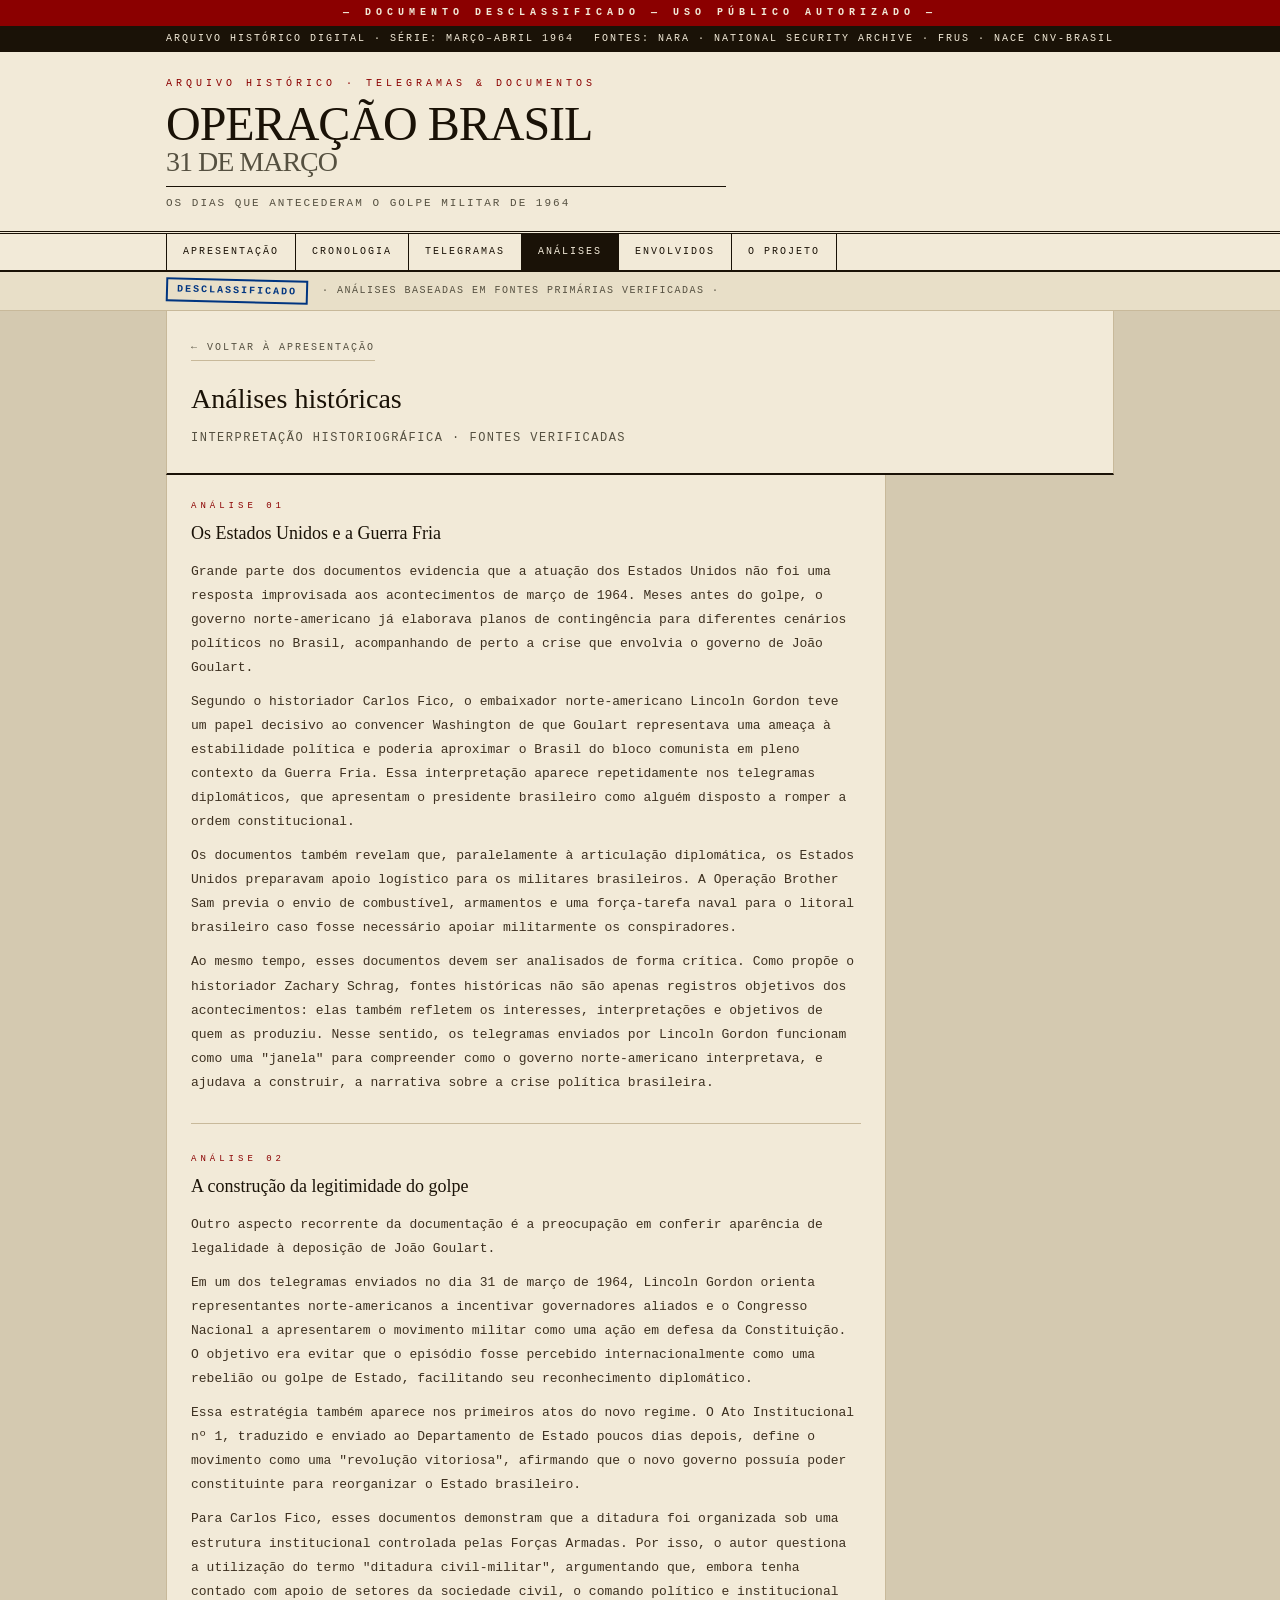
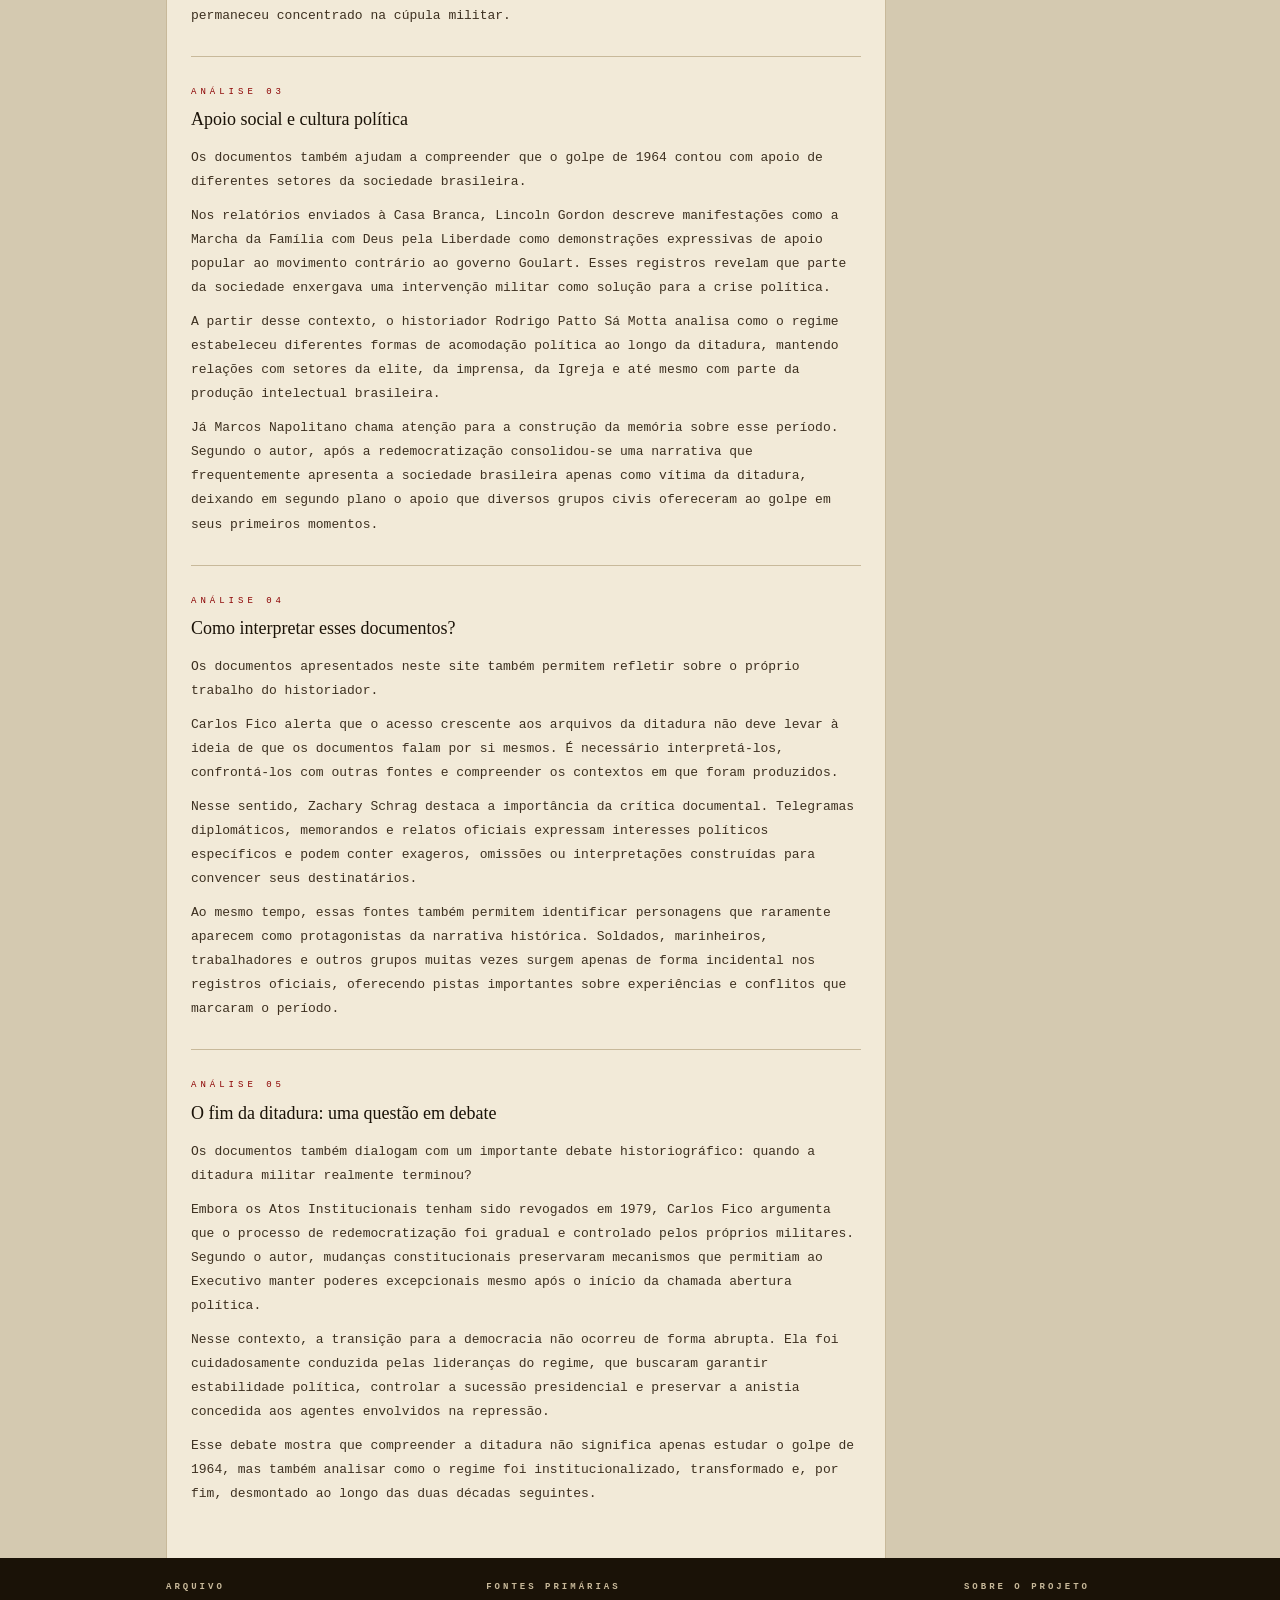
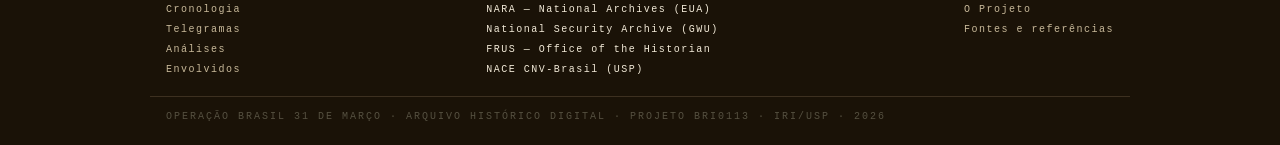
==== pages/analises.html @ 46f2328e "Add files via upload" ====
<!DOCTYPE html>
<html lang="pt-BR">
<head>
  <meta charset="UTF-8">
  <meta name="viewport" content="width=device-width, initial-scale=1.0">
  <title>Análises · Operação Brasil 31 de Março</title>
  <link rel="stylesheet" href="../css/style.css">
</head>
<body>

<div class="classify-bar">— documento desclassificado — uso público autorizado —</div>
<div class="meta-bar">
  <div class="container">
    <span>ARQUIVO HISTÓRICO DIGITAL · SÉRIE: MARÇO–ABRIL 1964</span>
    <span>FONTES: NARA · NATIONAL SECURITY ARCHIVE · FRUS · NACE CNV-BRASIL</span>
  </div>
</div>

<header class="site-header">
  <div class="container">
    <div class="header-left">
      <div class="header-eyebrow">arquivo histórico · telegramas & documentos</div>
      <div class="site-title">OPERAÇÃO BRASIL <span>31 DE MARÇO</span></div>
      <div class="site-subtitle">OS DIAS QUE ANTECEDERAM O GOLPE MILITAR DE 1964</div>
    </div>
  </div>
</header>

<nav class="site-nav">
  <div class="container">
    <a class="nav-item" href="../index.html">Apresentação</a>
    <a class="nav-item" href="cronologia.html">Cronologia</a>
    <a class="nav-item" href="telegramas.html">Telegramas</a>
    <a class="nav-item active" href="analises.html">Análises</a>
    <a class="nav-item" href="envolvidos.html">Envolvidos</a>
    <a class="nav-item" href="sobre.html">O Projeto</a>
  </div>
</nav>

<div class="stamp-row">
  <div class="container">
    <span class="stamp azul">DESCLASSIFICADO</span>
    <span>· ANÁLISES BASEADAS EM FONTES PRIMÁRIAS VERIFICADAS ·</span>
  </div>
</div>

<div class="container">
  <div class="page-header">
    <a class="back-link" href="../index.html">← Voltar à apresentação</a>
    <h1 style="font-family:Georgia,serif; font-size:28px; font-weight:normal; margin-bottom:8px;">Análises históricas</h1>
    <p style="font-size:12px; color:var(--cinza); letter-spacing:1.5px;">INTERPRETAÇÃO HISTORIOGRÁFICA · FONTES VERIFICADAS</p>
  </div>

  <div class="page-content" style="max-width:720px;">

    <div class="sobre-section">
      <div class="sobre-section-label">Análise 01</div>
      <h2>Os Estados Unidos e a Guerra Fria</h2>
      <p>Grande parte dos documentos evidencia que a atuação dos Estados Unidos não foi uma resposta improvisada aos acontecimentos de março de 1964. Meses antes do golpe, o governo norte-americano já elaborava planos de contingência para diferentes cenários políticos no Brasil, acompanhando de perto a crise que envolvia o governo de João Goulart.</p>
      <p>Segundo o historiador Carlos Fico, o embaixador norte-americano Lincoln Gordon teve um papel decisivo ao convencer Washington de que Goulart representava uma ameaça à estabilidade política e poderia aproximar o Brasil do bloco comunista em pleno contexto da Guerra Fria. Essa interpretação aparece repetidamente nos telegramas diplomáticos, que apresentam o presidente brasileiro como alguém disposto a romper a ordem constitucional.</p>
      <p>Os documentos também revelam que, paralelamente à articulação diplomática, os Estados Unidos preparavam apoio logístico para os militares brasileiros. A Operação Brother Sam previa o envio de combustível, armamentos e uma força-tarefa naval para o litoral brasileiro caso fosse necessário apoiar militarmente os conspiradores.</p>
      <p>Ao mesmo tempo, esses documentos devem ser analisados de forma crítica. Como propõe o historiador Zachary Schrag, fontes históricas não são apenas registros objetivos dos acontecimentos: elas também refletem os interesses, interpretações e objetivos de quem as produziu. Nesse sentido, os telegramas enviados por Lincoln Gordon funcionam como uma "janela" para compreender como o governo norte-americano interpretava, e ajudava a construir, a narrativa sobre a crise política brasileira.</p>
    </div>

    <div class="sobre-section">
      <div class="sobre-section-label">Análise 02</div>
      <h2>A construção da legitimidade do golpe</h2>
      <p>Outro aspecto recorrente da documentação é a preocupação em conferir aparência de legalidade à deposição de João Goulart.</p>
      <p>Em um dos telegramas enviados no dia 31 de março de 1964, Lincoln Gordon orienta representantes norte-americanos a incentivar governadores aliados e o Congresso Nacional a apresentarem o movimento militar como uma ação em defesa da Constituição. O objetivo era evitar que o episódio fosse percebido internacionalmente como uma rebelião ou golpe de Estado, facilitando seu reconhecimento diplomático.</p>
      <p>Essa estratégia também aparece nos primeiros atos do novo regime. O Ato Institucional nº 1, traduzido e enviado ao Departamento de Estado poucos dias depois, define o movimento como uma "revolução vitoriosa", afirmando que o novo governo possuía poder constituinte para reorganizar o Estado brasileiro.</p>
      <p>Para Carlos Fico, esses documentos demonstram que a ditadura foi organizada sob uma estrutura institucional controlada pelas Forças Armadas. Por isso, o autor questiona a utilização do termo "ditadura civil-militar", argumentando que, embora tenha contado com apoio de setores da sociedade civil, o comando político e institucional permaneceu concentrado na cúpula militar.</p>
    </div>

    <div class="sobre-section">
      <div class="sobre-section-label">Análise 03</div>
      <h2>Apoio social e cultura política</h2>
      <p>Os documentos também ajudam a compreender que o golpe de 1964 contou com apoio de diferentes setores da sociedade brasileira.</p>
      <p>Nos relatórios enviados à Casa Branca, Lincoln Gordon descreve manifestações como a Marcha da Família com Deus pela Liberdade como demonstrações expressivas de apoio popular ao movimento contrário ao governo Goulart. Esses registros revelam que parte da sociedade enxergava uma intervenção militar como solução para a crise política.</p>
      <p>A partir desse contexto, o historiador Rodrigo Patto Sá Motta analisa como o regime estabeleceu diferentes formas de acomodação política ao longo da ditadura, mantendo relações com setores da elite, da imprensa, da Igreja e até mesmo com parte da produção intelectual brasileira.</p>
      <p>Já Marcos Napolitano chama atenção para a construção da memória sobre esse período. Segundo o autor, após a redemocratização consolidou-se uma narrativa que frequentemente apresenta a sociedade brasileira apenas como vítima da ditadura, deixando em segundo plano o apoio que diversos grupos civis ofereceram ao golpe em seus primeiros momentos.</p>
    </div>

    <div class="sobre-section">
      <div class="sobre-section-label">Análise 04</div>
      <h2>Como interpretar esses documentos?</h2>
      <p>Os documentos apresentados neste site também permitem refletir sobre o próprio trabalho do historiador.</p>
      <p>Carlos Fico alerta que o acesso crescente aos arquivos da ditadura não deve levar à ideia de que os documentos falam por si mesmos. É necessário interpretá-los, confrontá-los com outras fontes e compreender os contextos em que foram produzidos.</p>
      <p>Nesse sentido, Zachary Schrag destaca a importância da crítica documental. Telegramas diplomáticos, memorandos e relatos oficiais expressam interesses políticos específicos e podem conter exageros, omissões ou interpretações construídas para convencer seus destinatários.</p>
      <p>Ao mesmo tempo, essas fontes também permitem identificar personagens que raramente aparecem como protagonistas da narrativa histórica. Soldados, marinheiros, trabalhadores e outros grupos muitas vezes surgem apenas de forma incidental nos registros oficiais, oferecendo pistas importantes sobre experiências e conflitos que marcaram o período.</p>
    </div>

    <div class="sobre-section" style="border-bottom:none; margin-bottom:0;">
      <div class="sobre-section-label">Análise 05</div>
      <h2>O fim da ditadura: uma questão em debate</h2>
      <p>Os documentos também dialogam com um importante debate historiográfico: quando a ditadura militar realmente terminou?</p>
      <p>Embora os Atos Institucionais tenham sido revogados em 1979, Carlos Fico argumenta que o processo de redemocratização foi gradual e controlado pelos próprios militares. Segundo o autor, mudanças constitucionais preservaram mecanismos que permitiam ao Executivo manter poderes excepcionais mesmo após o início da chamada abertura política.</p>
      <p>Nesse contexto, a transição para a democracia não ocorreu de forma abrupta. Ela foi cuidadosamente conduzida pelas lideranças do regime, que buscaram garantir estabilidade política, controlar a sucessão presidencial e preservar a anistia concedida aos agentes envolvidos na repressão.</p>
      <p>Esse debate mostra que compreender a ditadura não significa apenas estudar o golpe de 1964, mas também analisar como o regime foi institucionalizado, transformado e, por fim, desmontado ao longo das duas décadas seguintes.</p>
    </div>

  </div>
</div>

<footer class="site-footer">
  <div class="container">
    <div class="footer-col">
      <strong>Arquivo</strong>
      <a href="cronologia.html">Cronologia</a><br>
      <a href="telegramas.html">Telegramas</a><br>
      <a href="analises.html">Análises</a><br>
      <a href="envolvidos.html">Envolvidos</a>
    </div>
    <div class="footer-col">
      <strong>Fontes primárias</strong>
      NARA — National Archives (EUA)<br>
      National Security Archive (GWU)<br>
      FRUS — Office of the Historian<br>
      NACE CNV-Brasil (USP)
    </div>
    <div class="footer-col">
      <strong>Sobre o projeto</strong>
      <a href="sobre.html">O Projeto</a><br>
      <a href="sobre.html">Fontes e referências</a>
    </div>
  </div>
  <div class="footer-bottom container">
    OPERAÇÃO BRASIL 31 DE MARÇO · ARQUIVO HISTÓRICO DIGITAL · PROJETO BRI0113 · IRI/USP · 2026
  </div>
</footer>

</body>
</html>
---- css/style.css ----
/* Fontes do sistema — funcionam offline e no GitHub Pages */

*, *::before, *::after { box-sizing: border-box; margin: 0; padding: 0; }

:root {
  --papel: #f2ead8;
  --papel-escuro: #e8dfc8;
  --papel-borda: #c8b99a;
  --tinta: #1a1207;
  --tinta-suave: #3d3020;
  --vermelho: #8b0000;
  --azul: #003580;
  --verde: #1a4a1a;
  --cinza: #555040;
}

html { scroll-behavior: smooth; }

body {
  font-family: 'Courier New', 'Courier', monospace;
  background: #d4c9b0;
  color: var(--tinta);
  font-size: 15px;
  line-height: 1.6;
}

a { color: inherit; text-decoration: none; }
a:hover { text-decoration: underline; }

/* ── LAYOUT ── */
.container { max-width: 980px; margin: 0 auto; padding: 0 16px; }

/* ── CLASSIFY BAR ── */
.classify-bar {
  background: var(--vermelho);
  color: var(--papel);
  text-align: center;
  font-size: 10px;
  letter-spacing: 5px;
  text-transform: uppercase;
  padding: 5px;
  font-weight: 700;
}

/* ── TOP META BAR ── */
.meta-bar {
  background: var(--tinta);
  color: var(--papel);
  padding: 5px 0;
  font-size: 10px;
  letter-spacing: 2px;
}
.meta-bar .container {
  display: flex;
  justify-content: space-between;
  align-items: center;
}
.meta-bar a { color: var(--papel-borda); }
.meta-bar a:hover { color: var(--papel); text-decoration: none; }

/* ── HEADER ── */
.site-header {
  background: var(--papel);
  border-bottom: 3px double var(--tinta);
  padding: 24px 0 18px;
}
.site-header .container {
  display: flex;
  align-items: flex-end;
  justify-content: space-between;
  gap: 24px;
}
.header-left { flex: 1; }
.header-eyebrow {
  font-size: 10px;
  letter-spacing: 4px;
  text-transform: uppercase;
  color: var(--vermelho);
  margin-bottom: 8px;
}
.site-title {
  font-family: 'Georgia', 'Palatino Linotype', serif;
  font-size: 48px;
  font-weight: normal;
  line-height: 1.0;
  letter-spacing: -1px;
  color: var(--tinta);
}
.site-title span { display: block; font-size: 28px; color: var(--cinza); }
.site-subtitle {
  margin-top: 10px;
  font-size: 11px;
  letter-spacing: 2px;
  color: var(--cinza);
  border-top: 1px solid var(--tinta);
  padding-top: 8px;
  max-width: 560px;
}
.header-right {
  text-align: right;
  font-size: 10px;
  letter-spacing: 1.5px;
  color: var(--cinza);
  line-height: 1.8;
}

/* ── NAV ── */
.site-nav {
  background: var(--papel);
  border-bottom: 2px solid var(--tinta);
  position: sticky;
  top: 0;
  z-index: 100;
}
.site-nav .container { display: flex; align-items: stretch; }
.nav-item {
  padding: 10px 16px;
  font-size: 10px;
  letter-spacing: 2px;
  text-transform: uppercase;
  border-right: 1px solid var(--tinta);
  color: var(--tinta);
  white-space: nowrap;
  transition: background 0.15s, color 0.15s;
  display: flex;
  align-items: center;
}
.nav-item:hover, .nav-item.active {
  background: var(--tinta);
  color: var(--papel);
  text-decoration: none;
}
.nav-item:first-child { border-left: 1px solid var(--tinta); }

/* ── STAMP ROW ── */
.stamp-row {
  background: var(--papel-escuro);
  border-bottom: 1px solid var(--papel-borda);
  padding: 7px 0;
}
.stamp-row .container {
  display: flex;
  align-items: center;
  gap: 14px;
  font-size: 10px;
  letter-spacing: 1.5px;
  color: var(--cinza);
  flex-wrap: wrap;
}
.stamp {
  border: 2px solid var(--vermelho);
  color: var(--vermelho);
  padding: 2px 9px;
  font-size: 10px;
  letter-spacing: 2px;
  font-weight: 700;
  transform: rotate(-2deg);
  display: inline-block;
  white-space: nowrap;
  flex-shrink: 0;
}
.stamp.azul {
  border-color: var(--azul);
  color: var(--azul);
  transform: rotate(1.5deg);
}

/* ── MAIN GRID ── */
.main-grid {
  background: var(--papel);
  display: grid;
  grid-template-columns: 1fr 300px;
  border-left: 1px solid var(--papel-borda);
  border-right: 1px solid var(--papel-borda);
}

/* ── HERO ── */
.hero {
  padding: 24px;
  border-bottom: 2px solid var(--tinta);
  border-right: 1px solid var(--papel-borda);
}
.hero-kicker {
  font-size: 10px;
  letter-spacing: 3px;
  text-transform: uppercase;
  color: var(--vermelho);
  margin-bottom: 8px;
}
.hero-hed {
  font-family: 'Georgia', 'Palatino Linotype', serif;
  font-size: 26px;
  font-weight: normal;
  line-height: 1.2;
  color: var(--tinta);
  margin-bottom: 12px;
}
.hero-meta {
  display: flex;
  gap: 20px;
  font-size: 10px;
  letter-spacing: 1.5px;
  color: var(--cinza);
  border-top: 1px solid var(--papel-borda);
  border-bottom: 1px solid var(--papel-borda);
  padding: 7px 0;
  flex-wrap: wrap;
}
.hero-meta strong { color: var(--tinta); }
.redacted {
  background: var(--tinta);
  color: var(--tinta);
  border-radius: 2px;
  padding: 0 4px;
  user-select: none;
  font-size: 11px;
  cursor: not-allowed;
}
.hero-img {
  width: 100%;
  height: 200px;
  background: var(--papel-escuro);
  border: 1px solid var(--papel-borda);
  margin: 14px 0;
  display: flex;
  align-items: center;
  justify-content: center;
  font-size: 10px;
  letter-spacing: 2px;
  color: var(--cinza);
  text-transform: uppercase;
  position: relative;
  overflow: hidden;
}
.hero-img::after {
  content: '';
  position: absolute;
  inset: 0;
  background: repeating-linear-gradient(45deg, transparent, transparent 10px, rgba(0,0,0,0.02) 10px, rgba(0,0,0,0.02) 11px);
}
.hero-body {
  font-size: 14px;
  line-height: 1.7;
  color: var(--tinta-suave);
  margin-top: 12px;
  font-style: italic;
}
.hero-body p + p { margin-top: 10px; }
.read-more {
  display: inline-block;
  margin-top: 12px;
  font-size: 10px;
  letter-spacing: 2px;
  text-transform: uppercase;
  color: var(--vermelho);
  border-bottom: 1px solid var(--vermelho);
  padding-bottom: 1px;
}
.read-more:hover { text-decoration: none; color: var(--tinta); border-color: var(--tinta); }

/* ── ARTICLE LIST ── */
.article-list { border-right: 1px solid var(--papel-borda); }
.section-label {
  padding: 8px 24px;
  font-size: 9px;
  letter-spacing: 4px;
  text-transform: uppercase;
  color: var(--cinza);
  background: var(--papel-escuro);
  border-bottom: 1px solid var(--papel-borda);
  border-top: 1px solid var(--papel-borda);
}
.article-card {
  padding: 16px 24px;
  border-bottom: 1px solid var(--papel-borda);
  transition: background 0.1s;
  display: block;
}
.article-card:hover { background: var(--papel-escuro); text-decoration: none; }
.article-date {
  font-size: 10px;
  letter-spacing: 2px;
  color: var(--cinza);
  margin-bottom: 5px;
  text-transform: uppercase;
}
.article-hed {
  font-family: 'Georgia', 'Palatino Linotype', serif;
  font-size: 16px;
  font-weight: normal;
  line-height: 1.3;
  color: var(--tinta);
  margin-bottom: 6px;
}
.article-deck {
  font-size: 12px;
  color: var(--tinta-suave);
  line-height: 1.5;
  margin-bottom: 8px;
}
.tag {
  display: inline-block;
  font-size: 9px;
  letter-spacing: 2px;
  text-transform: uppercase;
  border: 1px solid;
  padding: 2px 7px;
  margin-top: 2px;
}
.tag-telegrama { color: var(--vermelho); border-color: var(--vermelho); }
.tag-analise { color: var(--azul); border-color: var(--azul); }
.tag-cronologia { color: var(--verde); border-color: var(--verde); }
.tag-foto { color: #6b4c00; border-color: #6b4c00; }
.tag-documento { color: #4a0060; border-color: #4a0060; }

/* ── SIDEBAR ── */
.sidebar { padding: 0; background: var(--papel); }
.sidebar-block { padding: 16px; border-bottom: 1px solid var(--papel-borda); }
.sidebar-label {
  font-size: 9px;
  letter-spacing: 3px;
  text-transform: uppercase;
  color: var(--cinza);
  border-bottom: 1px solid var(--papel-borda);
  padding-bottom: 8px;
  margin-bottom: 10px;
}

/* Search */
.search-form { display: flex; }
.search-form input {
  flex: 1;
  font-family: 'Courier New', monospace;
  font-size: 11px;
  padding: 7px 10px;
  border: 1px solid var(--tinta);
  border-right: none;
  background: var(--papel);
  color: var(--tinta);
  outline: none;
  letter-spacing: 1px;
}
.search-form input:focus { background: #fff; }
.search-form button {
  font-family: 'Courier New', monospace;
  font-size: 10px;
  letter-spacing: 2px;
  padding: 7px 12px;
  border: 1px solid var(--tinta);
  background: var(--tinta);
  color: var(--papel);
  cursor: pointer;
  text-transform: uppercase;
}
.search-form button:hover { background: var(--vermelho); border-color: var(--vermelho); }

/* Timeline */
.tl-item {
  display: flex;
  gap: 10px;
  margin-bottom: 10px;
  font-size: 12px;
}
.tl-date {
  font-weight: 700;
  color: var(--vermelho);
  white-space: nowrap;
  font-size: 11px;
  min-width: 55px;
  padding-top: 1px;
}
.tl-text { color: var(--tinta-suave); line-height: 1.4; }

/* Doc items */
.doc-item {
  font-size: 11px;
  padding: 8px 0;
  border-bottom: 1px dashed var(--papel-borda);
  line-height: 1.5;
  color: var(--tinta-suave);
}
.doc-item:last-child { border-bottom: none; }
.doc-id {
  display: block;
  font-size: 10px;
  color: var(--vermelho);
  letter-spacing: 1.5px;
  margin-bottom: 2px;
  font-weight: 700;
}
.doc-item a:hover .doc-id { color: var(--tinta); }

/* Personagens */
.personagem-item {
  display: flex;
  gap: 10px;
  padding: 8px 0;
  border-bottom: 1px dashed var(--papel-borda);
  font-size: 12px;
  align-items: flex-start;
}
.personagem-item:last-child { border-bottom: none; }
.personagem-inicial {
  width: 36px;
  height: 36px;
  border: 1px solid var(--papel-borda);
  display: flex;
  align-items: center;
  justify-content: center;
  font-size: 13px;
  font-weight: 700;
  color: var(--cinza);
  flex-shrink: 0;
  background: var(--papel-escuro);
}
.personagem-nome { font-weight: 700; color: var(--tinta); font-size: 12px; }
.personagem-cargo { color: var(--cinza); font-size: 11px; }

/* ── FOOTER ── */
.site-footer {
  background: var(--tinta);
  color: var(--papel);
  padding: 20px 0;
  font-size: 10px;
  letter-spacing: 1.5px;
  margin-top: 0;
}
.site-footer .container {
  display: flex;
  justify-content: space-between;
  align-items: flex-start;
  gap: 24px;
  flex-wrap: wrap;
}
.footer-col { line-height: 2; }
.footer-col strong {
  display: block;
  margin-bottom: 4px;
  color: var(--papel-borda);
  letter-spacing: 3px;
  font-size: 9px;
  text-transform: uppercase;
}
.footer-col a { color: var(--papel-borda); }
.footer-col a:hover { color: var(--papel); text-decoration: none; }
.footer-bottom {
  border-top: 1px solid var(--tinta-suave);
  margin-top: 16px;
  padding-top: 12px;
  text-align: center;
  color: var(--cinza);
  font-size: 10px;
  letter-spacing: 2px;
}

/* ── PÁGINA INTERNA ── */
.page-header {
  background: var(--papel);
  border-bottom: 2px solid var(--tinta);
  border-left: 1px solid var(--papel-borda);
  border-right: 1px solid var(--papel-borda);
  padding: 24px;
}
.page-content {
  background: var(--papel);
  border-left: 1px solid var(--papel-borda);
  border-right: 1px solid var(--papel-borda);
  padding: 24px;
  min-height: 60vh;
}

/* ── TELEGRAMA PAGE ── */
.telegrama-doc {
  border: 1px solid var(--papel-borda);
  margin-bottom: 24px;
}
.telegrama-doc-header {
  background: var(--papel-escuro);
  border-bottom: 2px solid var(--tinta);
  padding: 16px 20px;
}
.telegrama-doc-grid {
  display: grid;
  grid-template-columns: 1fr 1fr;
  gap: 8px;
  font-size: 12px;
  margin-top: 10px;
}
.telegrama-doc-field strong {
  display: block;
  font-size: 9px;
  letter-spacing: 2px;
  text-transform: uppercase;
  color: var(--cinza);
  margin-bottom: 2px;
}
.telegrama-doc-body {
  padding: 20px;
  font-size: 13px;
  line-height: 1.8;
  white-space: pre-wrap;
  border-bottom: 1px solid var(--papel-borda);
}
.telegrama-doc-analysis {
  padding: 16px 20px;
  font-size: 13px;
  line-height: 1.7;
  color: var(--tinta-suave);
  border-top: 2px solid var(--tinta);
}
.telegrama-doc-analysis h3 {
  font-family: 'Georgia', 'Palatino Linotype', serif;
  font-size: 15px;
  font-weight: normal;
  margin-bottom: 10px;
  color: var(--tinta);
}

/* ── CRONOLOGIA PAGE ── */
.cronologia-entry {
  display: grid;
  grid-template-columns: 120px 1fr;
  gap: 0;
  border-bottom: 1px solid var(--papel-borda);
}
.cronologia-entry:last-child { border-bottom: none; }
.cronologia-data {
  padding: 16px;
  border-right: 2px solid var(--vermelho);
  font-size: 11px;
  font-weight: 700;
  color: var(--vermelho);
  letter-spacing: 1.5px;
  line-height: 1.5;
}
.cronologia-data span {
  display: block;
  font-weight: normal;
  color: var(--cinza);
  font-size: 10px;
}
.cronologia-content { padding: 16px; }
.cronologia-content h3 {
  font-family: 'Georgia', 'Palatino Linotype', serif;
  font-size: 17px;
  font-weight: normal;
  margin-bottom: 6px;
}
.cronologia-content p { font-size: 13px; color: var(--tinta-suave); line-height: 1.6; }
.cronologia-content .tag { margin-top: 8px; }

/* ── BACK LINK ── */
.back-link {
  display: inline-block;
  font-size: 10px;
  letter-spacing: 2px;
  text-transform: uppercase;
  color: var(--cinza);
  margin-bottom: 16px;
  padding: 4px 0;
  border-bottom: 1px solid var(--papel-borda);
}
.back-link:hover { color: var(--tinta); border-color: var(--tinta); text-decoration: none; }

/* ── PERGUNTA BANNER ── */
.pergunta-banner {
  background: var(--tinta);
  color: var(--papel);
  padding: 14px 20px;
  display: flex;
  gap: 16px;
  align-items: baseline;
  flex-wrap: wrap;
  border-left: 4px solid var(--vermelho);
}
.pergunta-label {
  font-size: 9px;
  letter-spacing: 3px;
  text-transform: uppercase;
  color: var(--papel-borda);
  white-space: nowrap;
  flex-shrink: 0;
}
.pergunta-texto {
  font-family: 'Georgia', 'Palatino Linotype', serif;
  font-size: 14px;
  line-height: 1.5;
  color: var(--papel);
}

/* ── SOBRE / INDEX PAGE ── */
.sobre-hero {
  background: var(--papel);
  border-left: 1px solid var(--papel-borda);
  border-right: 1px solid var(--papel-borda);
  border-bottom: 2px solid var(--tinta);
  padding: 32px 32px 28px;
}
.sobre-hero-label {
  font-size: 9px;
  letter-spacing: 4px;
  text-transform: uppercase;
  color: var(--vermelho);
  margin-bottom: 12px;
}
.sobre-hero-title {
  font-family: 'Georgia', 'Palatino Linotype', serif;
  font-size: 24px;
  font-weight: normal;
  line-height: 1.35;
  color: var(--tinta);
  margin-bottom: 20px;
  max-width: 700px;
}
.sobre-img {
  width: 100%;
  max-height: 320px;
  object-fit: cover;
  border: 1px solid var(--papel-borda);
  display: block;
  margin-bottom: 6px;
  filter: sepia(30%) contrast(1.05);
}
.img-placeholder {
  width: 100%;
  height: 220px;
  background: var(--papel-escuro);
  border: 1px solid var(--papel-borda);
  display: flex;
  align-items: center;
  justify-content: center;
  font-size: 10px;
  letter-spacing: 2px;
  color: var(--cinza);
  text-transform: uppercase;
  margin-bottom: 6px;
  position: relative;
  overflow: hidden;
}
.img-placeholder::after {
  content: '';
  position: absolute;
  inset: 0;
  background: repeating-linear-gradient(45deg, transparent, transparent 10px, rgba(0,0,0,0.02) 10px, rgba(0,0,0,0.02) 11px);
}
.img-caption {
  font-size: 10px;
  color: var(--cinza);
  letter-spacing: 1px;
  margin-bottom: 20px;
  font-style: italic;
  line-height: 1.5;
}
.sobre-grid {
  display: grid;
  grid-template-columns: 1fr 300px;
  background: var(--papel);
  border-left: 1px solid var(--papel-borda);
  border-right: 1px solid var(--papel-borda);
}
.sobre-main { padding: 28px 32px; border-right: 1px solid var(--papel-borda); }
.sobre-sidebar { padding: 20px 16px; }
.sobre-section { margin-bottom: 28px; padding-bottom: 28px; border-bottom: 1px solid var(--papel-borda); }
.sobre-section:last-child { border-bottom: none; margin-bottom: 0; }
.sobre-section-label {
  font-size: 9px;
  letter-spacing: 4px;
  text-transform: uppercase;
  color: var(--vermelho);
  margin-bottom: 6px;
}
.sobre-section h2 {
  font-family: 'Georgia', 'Palatino Linotype', serif;
  font-size: 18px;
  font-weight: normal;
  margin-bottom: 12px;
  color: var(--tinta);
}
.sobre-section p {
  font-size: 13px;
  line-height: 1.85;
  color: var(--tinta-suave);
  margin-bottom: 10px;
}
.sobre-section p:last-child { margin-bottom: 0; }
.nav-grid {
  display: grid;
  grid-template-columns: 1fr 1fr;
  gap: 1px;
  background: var(--papel-borda);
  border: 1px solid var(--papel-borda);
  margin-top: 10px;
}
.nav-grid-item {
  background: var(--papel);
  padding: 14px;
  display: block;
  transition: background 0.1s;
}
.nav-grid-item:hover { background: var(--papel-escuro); text-decoration: none; }
.nav-grid-label {
  font-size: 9px;
  letter-spacing: 2px;
  text-transform: uppercase;
  color: var(--cinza);
  margin-bottom: 4px;
}
.nav-grid-title {
  font-family: 'Georgia', 'Palatino Linotype', serif;
  font-size: 13px;
  color: var(--tinta);
  line-height: 1.3;
}
.fonte-item {
  font-size: 12px;
  padding: 10px 0;
  border-bottom: 1px dashed var(--papel-borda);
  line-height: 1.6;
  color: var(--tinta-suave);
}
.fonte-item:last-child { border-bottom: none; }
.fonte-item a { color: var(--azul); }
.fonte-item a:hover { color: var(--tinta); }
.fonte-sigla {
  display: block;
  font-size: 9px;
  letter-spacing: 2px;
  text-transform: uppercase;
  color: var(--cinza);
  margin-bottom: 2px;
}

/* ── RESPONSIVE ── */
@media (max-width: 720px) {
  .main-grid { grid-template-columns: 1fr; }
  .sidebar { border-top: 2px solid var(--tinta); }
  .site-title { font-size: 34px; }
  .site-title span { font-size: 22px; }
  .header-right { display: none; }
  .nav-item { padding: 10px 10px; font-size: 9px; letter-spacing: 1px; }
  .hero-hed { font-size: 20px; }
  .meta-bar .container { flex-direction: column; gap: 4px; text-align: center; }
  .site-footer .container { flex-direction: column; }
  .cronologia-entry { grid-template-columns: 90px 1fr; }
  .telegrama-doc-grid { grid-template-columns: 1fr; }
  .site-header .container { flex-direction: column; }
}
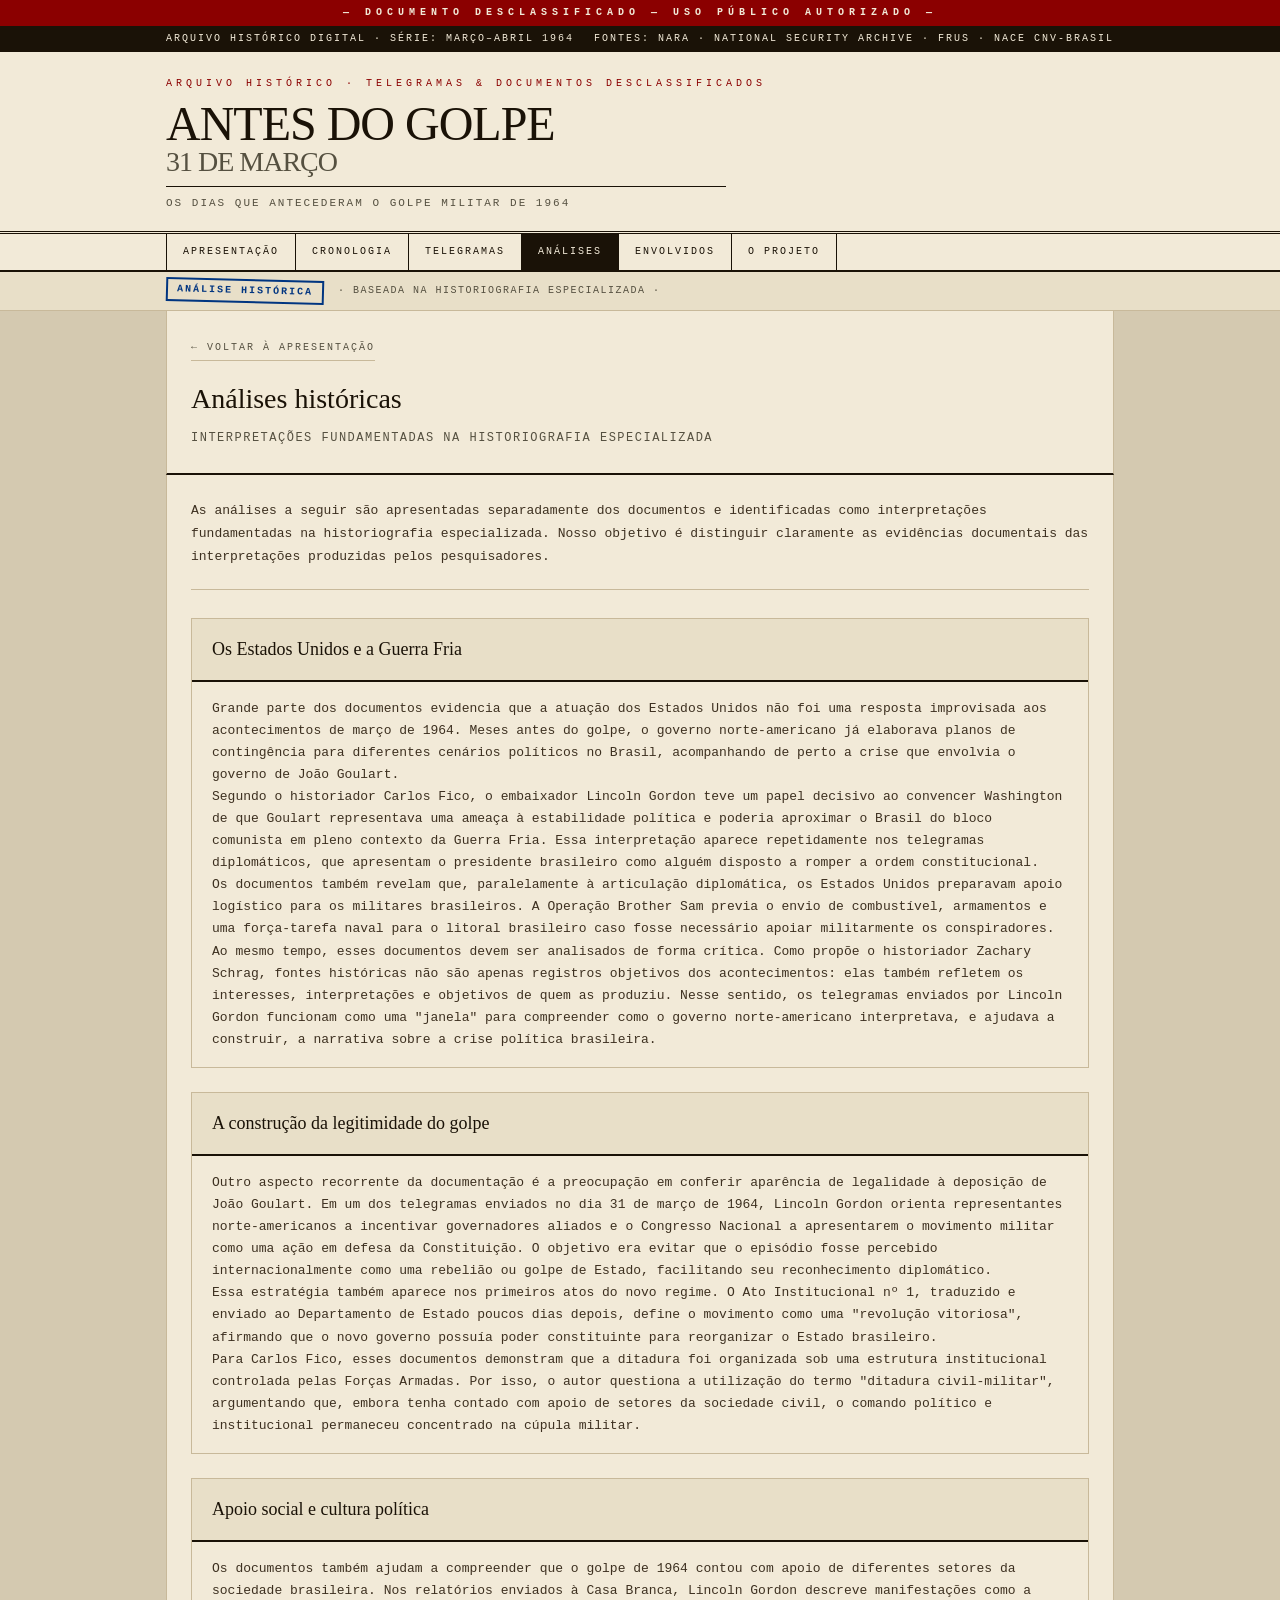
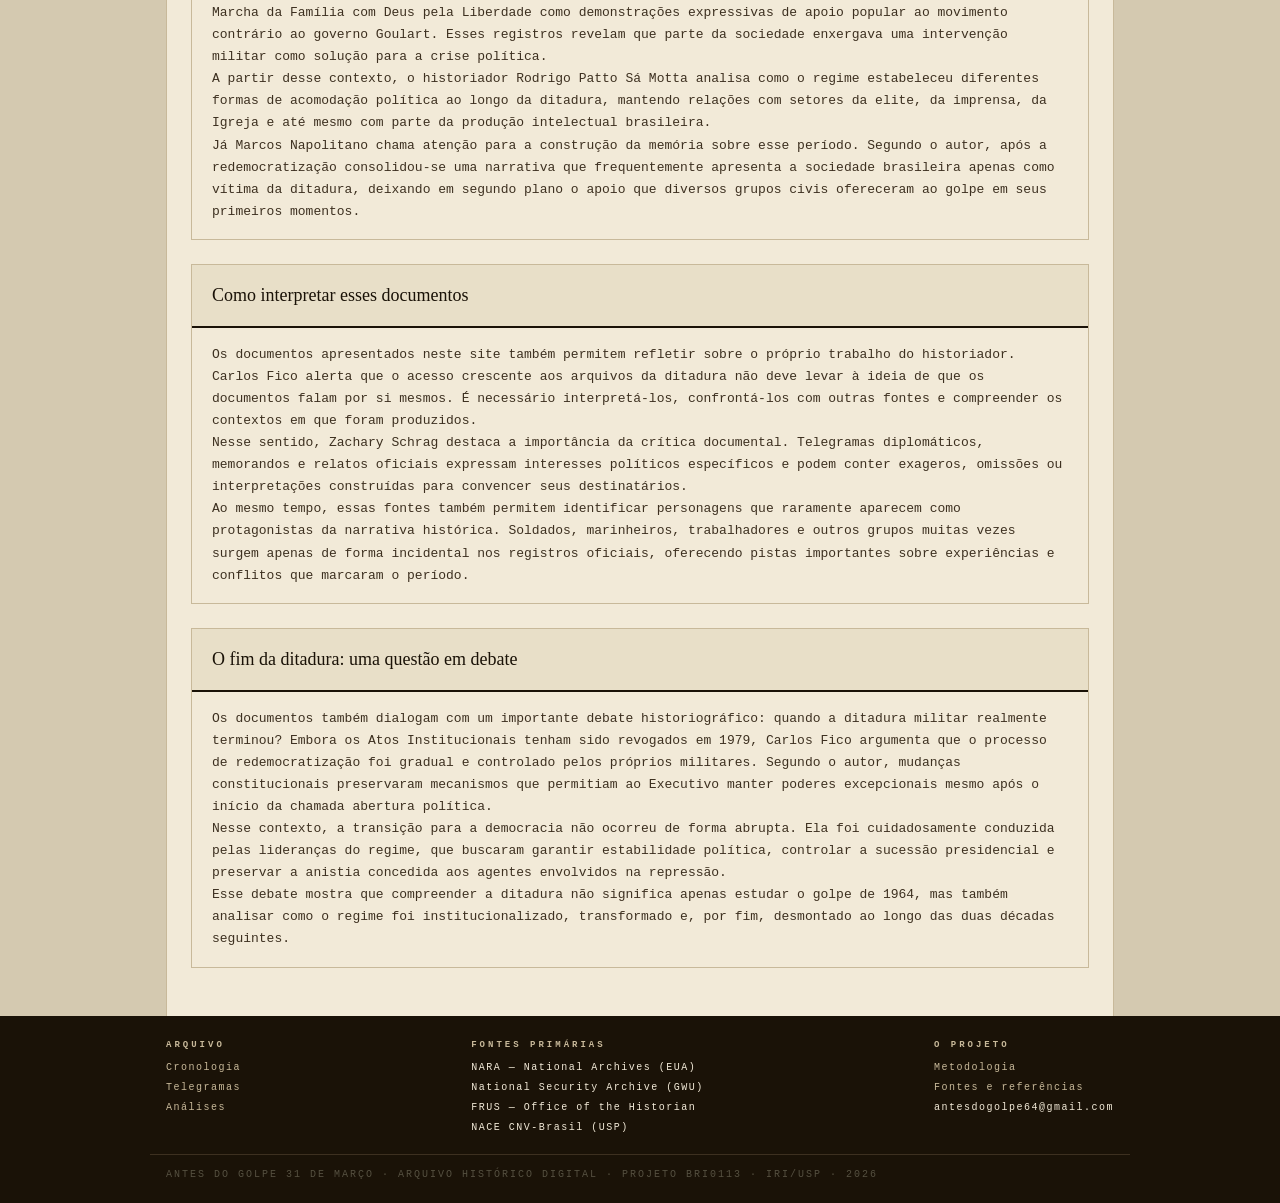
==== commit 653af27e: "Add files via upload" ====
--- a/pages/analises.html
+++ b/pages/analises.html
@@ -3,29 +3,21 @@
 <head>
   <meta charset="UTF-8">
   <meta name="viewport" content="width=device-width, initial-scale=1.0">
-  <title>Análises · Operação Brasil 31 de Março</title>
+  <title>Análises · Antes do Golpe 31 de Março</title>
   <link rel="stylesheet" href="../css/style.css">
 </head>
 <body>
-
 <div class="classify-bar">— documento desclassificado — uso público autorizado —</div>
-<div class="meta-bar">
-  <div class="container">
-    <span>ARQUIVO HISTÓRICO DIGITAL · SÉRIE: MARÇO–ABRIL 1964</span>
-    <span>FONTES: NARA · NATIONAL SECURITY ARCHIVE · FRUS · NACE CNV-BRASIL</span>
-  </div>
-</div>
-
+<div class="meta-bar"><div class="container"><span>ARQUIVO HISTÓRICO DIGITAL · SÉRIE: MARÇO–ABRIL 1964</span><span>FONTES: NARA · NATIONAL SECURITY ARCHIVE · FRUS · NACE CNV-BRASIL</span></div></div>
 <header class="site-header">
   <div class="container">
     <div class="header-left">
-      <div class="header-eyebrow">arquivo histórico · telegramas & documentos</div>
-      <div class="site-title">OPERAÇÃO BRASIL <span>31 DE MARÇO</span></div>
+      <div class="header-eyebrow">arquivo histórico · telegramas & documentos desclassificados</div>
+      <div class="site-title">ANTES DO GOLPE <span>31 DE MARÇO</span></div>
       <div class="site-subtitle">OS DIAS QUE ANTECEDERAM O GOLPE MILITAR DE 1964</div>
     </div>
   </div>
 </header>
-
 <nav class="site-nav">
   <div class="container">
     <a class="nav-item" href="../index.html">Apresentação</a>
@@ -36,66 +28,71 @@
     <a class="nav-item" href="sobre.html">O Projeto</a>
   </div>
 </nav>
-
-<div class="stamp-row">
-  <div class="container">
-    <span class="stamp azul">DESCLASSIFICADO</span>
-    <span>· ANÁLISES BASEADAS EM FONTES PRIMÁRIAS VERIFICADAS ·</span>
-  </div>
-</div>
+<div class="stamp-row"><div class="container"><span class="stamp azul">ANÁLISE HISTÓRICA</span><span>· BASEADA NA HISTORIOGRAFIA ESPECIALIZADA ·</span></div></div>
 
 <div class="container">
   <div class="page-header">
     <a class="back-link" href="../index.html">← Voltar à apresentação</a>
-    <h1 style="font-family:Georgia,serif; font-size:28px; font-weight:normal; margin-bottom:8px;">Análises históricas</h1>
-    <p style="font-size:12px; color:var(--cinza); letter-spacing:1.5px;">INTERPRETAÇÃO HISTORIOGRÁFICA · FONTES VERIFICADAS</p>
+    <h1 style="font-family:Georgia,serif;font-size:28px;font-weight:normal;margin-bottom:8px;">Análises históricas</h1>
+    <p style="font-size:12px;color:var(--cinza);letter-spacing:1.5px;">INTERPRETAÇÕES FUNDAMENTADAS NA HISTORIOGRAFIA ESPECIALIZADA</p>
   </div>
+  <div class="page-content">
+    <p style="font-size:13px;line-height:1.8;color:var(--tinta-suave);margin-bottom:28px;border-bottom:1px solid var(--papel-borda);padding-bottom:20px;">As análises a seguir são apresentadas separadamente dos documentos e identificadas como interpretações fundamentadas na historiografia especializada. Nosso objetivo é distinguir claramente as evidências documentais das interpretações produzidas pelos pesquisadores.</p>
 
-  <div class="page-content" style="max-width:720px;">
-
-    <div class="sobre-section">
-      <div class="sobre-section-label">Análise 01</div>
-      <h2>Os Estados Unidos e a Guerra Fria</h2>
-      <p>Grande parte dos documentos evidencia que a atuação dos Estados Unidos não foi uma resposta improvisada aos acontecimentos de março de 1964. Meses antes do golpe, o governo norte-americano já elaborava planos de contingência para diferentes cenários políticos no Brasil, acompanhando de perto a crise que envolvia o governo de João Goulart.</p>
-      <p>Segundo o historiador Carlos Fico, o embaixador norte-americano Lincoln Gordon teve um papel decisivo ao convencer Washington de que Goulart representava uma ameaça à estabilidade política e poderia aproximar o Brasil do bloco comunista em pleno contexto da Guerra Fria. Essa interpretação aparece repetidamente nos telegramas diplomáticos, que apresentam o presidente brasileiro como alguém disposto a romper a ordem constitucional.</p>
-      <p>Os documentos também revelam que, paralelamente à articulação diplomática, os Estados Unidos preparavam apoio logístico para os militares brasileiros. A Operação Brother Sam previa o envio de combustível, armamentos e uma força-tarefa naval para o litoral brasileiro caso fosse necessário apoiar militarmente os conspiradores.</p>
-      <p>Ao mesmo tempo, esses documentos devem ser analisados de forma crítica. Como propõe o historiador Zachary Schrag, fontes históricas não são apenas registros objetivos dos acontecimentos: elas também refletem os interesses, interpretações e objetivos de quem as produziu. Nesse sentido, os telegramas enviados por Lincoln Gordon funcionam como uma "janela" para compreender como o governo norte-americano interpretava, e ajudava a construir, a narrativa sobre a crise política brasileira.</p>
+    <div class="telegrama-doc">
+      <div class="telegrama-doc-header">
+        <div style="font-family:Georgia,serif;font-size:18px;">Os Estados Unidos e a Guerra Fria</div>
+      </div>
+      <div class="telegrama-doc-analysis" style="border-top:none;">
+        <p>Grande parte dos documentos evidencia que a atuação dos Estados Unidos não foi uma resposta improvisada aos acontecimentos de março de 1964. Meses antes do golpe, o governo norte-americano já elaborava planos de contingência para diferentes cenários políticos no Brasil, acompanhando de perto a crise que envolvia o governo de João Goulart.</p>
+        <p>Segundo o historiador Carlos Fico, o embaixador Lincoln Gordon teve um papel decisivo ao convencer Washington de que Goulart representava uma ameaça à estabilidade política e poderia aproximar o Brasil do bloco comunista em pleno contexto da Guerra Fria. Essa interpretação aparece repetidamente nos telegramas diplomáticos, que apresentam o presidente brasileiro como alguém disposto a romper a ordem constitucional.</p>
+        <p>Os documentos também revelam que, paralelamente à articulação diplomática, os Estados Unidos preparavam apoio logístico para os militares brasileiros. A Operação Brother Sam previa o envio de combustível, armamentos e uma força-tarefa naval para o litoral brasileiro caso fosse necessário apoiar militarmente os conspiradores.</p>
+        <p>Ao mesmo tempo, esses documentos devem ser analisados de forma crítica. Como propõe o historiador Zachary Schrag, fontes históricas não são apenas registros objetivos dos acontecimentos: elas também refletem os interesses, interpretações e objetivos de quem as produziu. Nesse sentido, os telegramas enviados por Lincoln Gordon funcionam como uma "janela" para compreender como o governo norte-americano interpretava, e ajudava a construir, a narrativa sobre a crise política brasileira.</p>
+      </div>
     </div>
 
-    <div class="sobre-section">
-      <div class="sobre-section-label">Análise 02</div>
-      <h2>A construção da legitimidade do golpe</h2>
-      <p>Outro aspecto recorrente da documentação é a preocupação em conferir aparência de legalidade à deposição de João Goulart.</p>
-      <p>Em um dos telegramas enviados no dia 31 de março de 1964, Lincoln Gordon orienta representantes norte-americanos a incentivar governadores aliados e o Congresso Nacional a apresentarem o movimento militar como uma ação em defesa da Constituição. O objetivo era evitar que o episódio fosse percebido internacionalmente como uma rebelião ou golpe de Estado, facilitando seu reconhecimento diplomático.</p>
-      <p>Essa estratégia também aparece nos primeiros atos do novo regime. O Ato Institucional nº 1, traduzido e enviado ao Departamento de Estado poucos dias depois, define o movimento como uma "revolução vitoriosa", afirmando que o novo governo possuía poder constituinte para reorganizar o Estado brasileiro.</p>
-      <p>Para Carlos Fico, esses documentos demonstram que a ditadura foi organizada sob uma estrutura institucional controlada pelas Forças Armadas. Por isso, o autor questiona a utilização do termo "ditadura civil-militar", argumentando que, embora tenha contado com apoio de setores da sociedade civil, o comando político e institucional permaneceu concentrado na cúpula militar.</p>
+    <div class="telegrama-doc">
+      <div class="telegrama-doc-header">
+        <div style="font-family:Georgia,serif;font-size:18px;">A construção da legitimidade do golpe</div>
+      </div>
+      <div class="telegrama-doc-analysis" style="border-top:none;">
+        <p>Outro aspecto recorrente da documentação é a preocupação em conferir aparência de legalidade à deposição de João Goulart. Em um dos telegramas enviados no dia 31 de março de 1964, Lincoln Gordon orienta representantes norte-americanos a incentivar governadores aliados e o Congresso Nacional a apresentarem o movimento militar como uma ação em defesa da Constituição. O objetivo era evitar que o episódio fosse percebido internacionalmente como uma rebelião ou golpe de Estado, facilitando seu reconhecimento diplomático.</p>
+        <p>Essa estratégia também aparece nos primeiros atos do novo regime. O Ato Institucional nº 1, traduzido e enviado ao Departamento de Estado poucos dias depois, define o movimento como uma "revolução vitoriosa", afirmando que o novo governo possuía poder constituinte para reorganizar o Estado brasileiro.</p>
+        <p>Para Carlos Fico, esses documentos demonstram que a ditadura foi organizada sob uma estrutura institucional controlada pelas Forças Armadas. Por isso, o autor questiona a utilização do termo "ditadura civil-militar", argumentando que, embora tenha contado com apoio de setores da sociedade civil, o comando político e institucional permaneceu concentrado na cúpula militar.</p>
+      </div>
     </div>
 
-    <div class="sobre-section">
-      <div class="sobre-section-label">Análise 03</div>
-      <h2>Apoio social e cultura política</h2>
-      <p>Os documentos também ajudam a compreender que o golpe de 1964 contou com apoio de diferentes setores da sociedade brasileira.</p>
-      <p>Nos relatórios enviados à Casa Branca, Lincoln Gordon descreve manifestações como a Marcha da Família com Deus pela Liberdade como demonstrações expressivas de apoio popular ao movimento contrário ao governo Goulart. Esses registros revelam que parte da sociedade enxergava uma intervenção militar como solução para a crise política.</p>
-      <p>A partir desse contexto, o historiador Rodrigo Patto Sá Motta analisa como o regime estabeleceu diferentes formas de acomodação política ao longo da ditadura, mantendo relações com setores da elite, da imprensa, da Igreja e até mesmo com parte da produção intelectual brasileira.</p>
-      <p>Já Marcos Napolitano chama atenção para a construção da memória sobre esse período. Segundo o autor, após a redemocratização consolidou-se uma narrativa que frequentemente apresenta a sociedade brasileira apenas como vítima da ditadura, deixando em segundo plano o apoio que diversos grupos civis ofereceram ao golpe em seus primeiros momentos.</p>
+    <div class="telegrama-doc">
+      <div class="telegrama-doc-header">
+        <div style="font-family:Georgia,serif;font-size:18px;">Apoio social e cultura política</div>
+      </div>
+      <div class="telegrama-doc-analysis" style="border-top:none;">
+        <p>Os documentos também ajudam a compreender que o golpe de 1964 contou com apoio de diferentes setores da sociedade brasileira. Nos relatórios enviados à Casa Branca, Lincoln Gordon descreve manifestações como a Marcha da Família com Deus pela Liberdade como demonstrações expressivas de apoio popular ao movimento contrário ao governo Goulart. Esses registros revelam que parte da sociedade enxergava uma intervenção militar como solução para a crise política.</p>
+        <p>A partir desse contexto, o historiador Rodrigo Patto Sá Motta analisa como o regime estabeleceu diferentes formas de acomodação política ao longo da ditadura, mantendo relações com setores da elite, da imprensa, da Igreja e até mesmo com parte da produção intelectual brasileira.</p>
+        <p>Já Marcos Napolitano chama atenção para a construção da memória sobre esse período. Segundo o autor, após a redemocratização consolidou-se uma narrativa que frequentemente apresenta a sociedade brasileira apenas como vítima da ditadura, deixando em segundo plano o apoio que diversos grupos civis ofereceram ao golpe em seus primeiros momentos.</p>
+      </div>
     </div>
 
-    <div class="sobre-section">
-      <div class="sobre-section-label">Análise 04</div>
-      <h2>Como interpretar esses documentos?</h2>
-      <p>Os documentos apresentados neste site também permitem refletir sobre o próprio trabalho do historiador.</p>
-      <p>Carlos Fico alerta que o acesso crescente aos arquivos da ditadura não deve levar à ideia de que os documentos falam por si mesmos. É necessário interpretá-los, confrontá-los com outras fontes e compreender os contextos em que foram produzidos.</p>
-      <p>Nesse sentido, Zachary Schrag destaca a importância da crítica documental. Telegramas diplomáticos, memorandos e relatos oficiais expressam interesses políticos específicos e podem conter exageros, omissões ou interpretações construídas para convencer seus destinatários.</p>
-      <p>Ao mesmo tempo, essas fontes também permitem identificar personagens que raramente aparecem como protagonistas da narrativa histórica. Soldados, marinheiros, trabalhadores e outros grupos muitas vezes surgem apenas de forma incidental nos registros oficiais, oferecendo pistas importantes sobre experiências e conflitos que marcaram o período.</p>
+    <div class="telegrama-doc">
+      <div class="telegrama-doc-header">
+        <div style="font-family:Georgia,serif;font-size:18px;">Como interpretar esses documentos</div>
+      </div>
+      <div class="telegrama-doc-analysis" style="border-top:none;">
+        <p>Os documentos apresentados neste site também permitem refletir sobre o próprio trabalho do historiador. Carlos Fico alerta que o acesso crescente aos arquivos da ditadura não deve levar à ideia de que os documentos falam por si mesmos. É necessário interpretá-los, confrontá-los com outras fontes e compreender os contextos em que foram produzidos.</p>
+        <p>Nesse sentido, Zachary Schrag destaca a importância da crítica documental. Telegramas diplomáticos, memorandos e relatos oficiais expressam interesses políticos específicos e podem conter exageros, omissões ou interpretações construídas para convencer seus destinatários.</p>
+        <p>Ao mesmo tempo, essas fontes também permitem identificar personagens que raramente aparecem como protagonistas da narrativa histórica. Soldados, marinheiros, trabalhadores e outros grupos muitas vezes surgem apenas de forma incidental nos registros oficiais, oferecendo pistas importantes sobre experiências e conflitos que marcaram o período.</p>
+      </div>
     </div>
 
-    <div class="sobre-section" style="border-bottom:none; margin-bottom:0;">
-      <div class="sobre-section-label">Análise 05</div>
-      <h2>O fim da ditadura: uma questão em debate</h2>
-      <p>Os documentos também dialogam com um importante debate historiográfico: quando a ditadura militar realmente terminou?</p>
-      <p>Embora os Atos Institucionais tenham sido revogados em 1979, Carlos Fico argumenta que o processo de redemocratização foi gradual e controlado pelos próprios militares. Segundo o autor, mudanças constitucionais preservaram mecanismos que permitiam ao Executivo manter poderes excepcionais mesmo após o início da chamada abertura política.</p>
-      <p>Nesse contexto, a transição para a democracia não ocorreu de forma abrupta. Ela foi cuidadosamente conduzida pelas lideranças do regime, que buscaram garantir estabilidade política, controlar a sucessão presidencial e preservar a anistia concedida aos agentes envolvidos na repressão.</p>
-      <p>Esse debate mostra que compreender a ditadura não significa apenas estudar o golpe de 1964, mas também analisar como o regime foi institucionalizado, transformado e, por fim, desmontado ao longo das duas décadas seguintes.</p>
+    <div class="telegrama-doc">
+      <div class="telegrama-doc-header">
+        <div style="font-family:Georgia,serif;font-size:18px;">O fim da ditadura: uma questão em debate</div>
+      </div>
+      <div class="telegrama-doc-analysis" style="border-top:none;">
+        <p>Os documentos também dialogam com um importante debate historiográfico: quando a ditadura militar realmente terminou? Embora os Atos Institucionais tenham sido revogados em 1979, Carlos Fico argumenta que o processo de redemocratização foi gradual e controlado pelos próprios militares. Segundo o autor, mudanças constitucionais preservaram mecanismos que permitiam ao Executivo manter poderes excepcionais mesmo após o início da chamada abertura política.</p>
+        <p>Nesse contexto, a transição para a democracia não ocorreu de forma abrupta. Ela foi cuidadosamente conduzida pelas lideranças do regime, que buscaram garantir estabilidade política, controlar a sucessão presidencial e preservar a anistia concedida aos agentes envolvidos na repressão.</p>
+        <p>Esse debate mostra que compreender a ditadura não significa apenas estudar o golpe de 1964, mas também analisar como o regime foi institucionalizado, transformado e, por fim, desmontado ao longo das duas décadas seguintes.</p>
+      </div>
     </div>
 
   </div>
@@ -103,30 +100,11 @@
 
 <footer class="site-footer">
   <div class="container">
-    <div class="footer-col">
-      <strong>Arquivo</strong>
-      <a href="cronologia.html">Cronologia</a><br>
-      <a href="telegramas.html">Telegramas</a><br>
-      <a href="analises.html">Análises</a><br>
-      <a href="envolvidos.html">Envolvidos</a>
-    </div>
-    <div class="footer-col">
-      <strong>Fontes primárias</strong>
-      NARA — National Archives (EUA)<br>
-      National Security Archive (GWU)<br>
-      FRUS — Office of the Historian<br>
-      NACE CNV-Brasil (USP)
-    </div>
-    <div class="footer-col">
-      <strong>Sobre o projeto</strong>
-      <a href="sobre.html">O Projeto</a><br>
-      <a href="sobre.html">Fontes e referências</a>
-    </div>
+    <div class="footer-col"><strong>Arquivo</strong><a href="cronologia.html">Cronologia</a><br><a href="telegramas.html">Telegramas</a><br><a href="analises.html">Análises</a></div>
+    <div class="footer-col"><strong>Fontes primárias</strong>NARA — National Archives (EUA)<br>National Security Archive (GWU)<br>FRUS — Office of the Historian<br>NACE CNV-Brasil (USP)</div>
+    <div class="footer-col"><strong>O Projeto</strong><a href="sobre.html">Metodologia</a><br><a href="sobre.html">Fontes e referências</a><br>antesdogolpe64@gmail.com</div>
   </div>
-  <div class="footer-bottom container">
-    OPERAÇÃO BRASIL 31 DE MARÇO · ARQUIVO HISTÓRICO DIGITAL · PROJETO BRI0113 · IRI/USP · 2026
-  </div>
+  <div class="footer-bottom container">ANTES DO GOLPE 31 DE MARÇO · ARQUIVO HISTÓRICO DIGITAL · PROJETO BRI0113 · IRI/USP · 2026</div>
 </footer>
-
 </body>
 </html>
--- a/css/style.css
+++ b/css/style.css
@@ -1,4 +1,4 @@
-/* Fontes do sistema — funcionam offline e no GitHub Pages */
+/* Fontes do sistema — funcionam offline */
 
 *, *::before, *::after { box-sizing: border-box; margin: 0; padding: 0; }
 
@@ -17,7 +17,7 @@
 html { scroll-behavior: smooth; }
 
 body {
-  font-family: 'Courier New', 'Courier', monospace;
+  font-family: 'Courier New', 'Courier New', monospace;
   background: #d4c9b0;
   color: var(--tinta);
   font-size: 15px;
@@ -79,7 +79,7 @@
   margin-bottom: 8px;
 }
 .site-title {
-  font-family: 'Georgia', 'Palatino Linotype', serif;
+  font-family: Georgia, serif;
   font-size: 48px;
   font-weight: normal;
   line-height: 1.0;
@@ -188,7 +188,7 @@
   margin-bottom: 8px;
 }
 .hero-hed {
-  font-family: 'Georgia', 'Palatino Linotype', serif;
+  font-family: Georgia, serif;
   font-size: 26px;
   font-weight: normal;
   line-height: 1.2;
@@ -285,7 +285,7 @@
   text-transform: uppercase;
 }
 .article-hed {
-  font-family: 'Georgia', 'Palatino Linotype', serif;
+  font-family: Georgia, serif;
   font-size: 16px;
   font-weight: normal;
   line-height: 1.3;
@@ -509,7 +509,7 @@
   border-top: 2px solid var(--tinta);
 }
 .telegrama-doc-analysis h3 {
-  font-family: 'Georgia', 'Palatino Linotype', serif;
+  font-family: Georgia, serif;
   font-size: 15px;
   font-weight: normal;
   margin-bottom: 10px;
@@ -541,7 +541,7 @@
 }
 .cronologia-content { padding: 16px; }
 .cronologia-content h3 {
-  font-family: 'Georgia', 'Palatino Linotype', serif;
+  font-family: Georgia, serif;
   font-size: 17px;
   font-weight: normal;
   margin-bottom: 6px;
@@ -549,6 +549,145 @@
 .cronologia-content p { font-size: 13px; color: var(--tinta-suave); line-height: 1.6; }
 .cronologia-content .tag { margin-top: 8px; }
 
+/* ── SOBRE / APRESENTAÇÃO PAGE ── */
+.sobre-hero { margin-bottom: 8px; }
+.sobre-hero-label {
+  font-size: 9px;
+  letter-spacing: 4px;
+  text-transform: uppercase;
+  color: var(--vermelho);
+  margin-bottom: 8px;
+}
+.sobre-hero-title {
+  font-family: Georgia, serif;
+  font-size: 26px;
+  font-weight: normal;
+  line-height: 1.3;
+  color: var(--tinta);
+  margin-bottom: 16px;
+}
+.sobre-figure {
+  background: var(--papel);
+  border: 1px solid var(--papel-borda);
+  padding: 10px;
+  margin: 20px 0;
+}
+.sobre-img-wrap {
+  aspect-ratio: 1 / 1;
+  overflow: hidden;
+  background: var(--papel-escuro);
+}
+.sobre-img {
+  width: 100%;
+  height: 100%;
+  object-fit: cover;
+  display: block;
+}
+.img-caption {
+  font-size: 11px;
+  font-style: italic;
+  line-height: 1.6;
+  color: var(--cinza);
+  margin-top: 8px;
+}
+.sobre-grid {
+  display: grid;
+  grid-template-columns: 1fr 300px;
+  gap: 32px;
+  align-items: start;
+}
+.sobre-main { min-width: 0; }
+.sobre-section {
+  margin-bottom: 28px;
+  padding-bottom: 24px;
+  border-bottom: 1px solid var(--papel-borda);
+}
+.sobre-section:last-child {
+  margin-bottom: 0;
+  padding-bottom: 0;
+  border-bottom: none;
+}
+.sobre-section-label {
+  font-size: 9px;
+  letter-spacing: 4px;
+  text-transform: uppercase;
+  color: var(--cinza);
+  margin-bottom: 8px;
+}
+.sobre-section h2 {
+  font-family: Georgia, serif;
+  font-size: 21px;
+  font-weight: normal;
+  color: var(--tinta);
+  margin-bottom: 12px;
+}
+.sobre-section p {
+  font-size: 13px;
+  line-height: 1.75;
+  color: var(--tinta-suave);
+  margin-bottom: 10px;
+}
+.sobre-section p:last-child { margin-bottom: 0; }
+
+/* Nav grid (links to sections, homepage) */
+.nav-grid {
+  display: grid;
+  grid-template-columns: repeat(2, 1fr);
+  gap: 1px;
+  background: var(--papel-borda);
+  border: 1px solid var(--papel-borda);
+  margin-top: 16px;
+}
+.nav-grid-item {
+  background: var(--papel);
+  padding: 14px 16px;
+  display: block;
+  transition: background 0.1s;
+}
+.nav-grid-item:hover { background: var(--papel-escuro); text-decoration: none; }
+.nav-grid-label {
+  font-size: 9px;
+  letter-spacing: 2px;
+  text-transform: uppercase;
+  color: var(--vermelho);
+  margin-bottom: 4px;
+}
+.nav-grid-title {
+  font-family: Georgia, serif;
+  font-size: 14px;
+  color: var(--tinta);
+  line-height: 1.3;
+}
+
+/* Sidebar aside used on Apresentação */
+.sobre-sidebar { min-width: 0; }
+
+/* Fonte / reference items (used in sidebars and O Projeto) */
+.fonte-item {
+  font-size: 12px;
+  line-height: 1.65;
+  color: var(--tinta-suave);
+  padding: 8px 0;
+  border-bottom: 1px dashed var(--papel-borda);
+}
+.fonte-item:last-child { border-bottom: none; }
+.fonte-sigla {
+  display: block;
+  font-size: 10px;
+  font-weight: 700;
+  letter-spacing: 1.5px;
+  text-transform: uppercase;
+  color: var(--vermelho);
+  margin-bottom: 2px;
+}
+.fonte-item a { color: var(--azul); }
+.fonte-item a:hover { text-decoration: underline; }
+
+/* Cronologia list wrapper */
+.cronologia-lista {
+  border: 1px solid var(--papel-borda);
+}
+
 /* ── BACK LINK ── */
 .back-link {
   display: inline-block;
@@ -561,174 +700,6 @@
   border-bottom: 1px solid var(--papel-borda);
 }
 .back-link:hover { color: var(--tinta); border-color: var(--tinta); text-decoration: none; }
-
-/* ── PERGUNTA BANNER ── */
-.pergunta-banner {
-  background: var(--tinta);
-  color: var(--papel);
-  padding: 14px 20px;
-  display: flex;
-  gap: 16px;
-  align-items: baseline;
-  flex-wrap: wrap;
-  border-left: 4px solid var(--vermelho);
-}
-.pergunta-label {
-  font-size: 9px;
-  letter-spacing: 3px;
-  text-transform: uppercase;
-  color: var(--papel-borda);
-  white-space: nowrap;
-  flex-shrink: 0;
-}
-.pergunta-texto {
-  font-family: 'Georgia', 'Palatino Linotype', serif;
-  font-size: 14px;
-  line-height: 1.5;
-  color: var(--papel);
-}
-
-/* ── SOBRE / INDEX PAGE ── */
-.sobre-hero {
-  background: var(--papel);
-  border-left: 1px solid var(--papel-borda);
-  border-right: 1px solid var(--papel-borda);
-  border-bottom: 2px solid var(--tinta);
-  padding: 32px 32px 28px;
-}
-.sobre-hero-label {
-  font-size: 9px;
-  letter-spacing: 4px;
-  text-transform: uppercase;
-  color: var(--vermelho);
-  margin-bottom: 12px;
-}
-.sobre-hero-title {
-  font-family: 'Georgia', 'Palatino Linotype', serif;
-  font-size: 24px;
-  font-weight: normal;
-  line-height: 1.35;
-  color: var(--tinta);
-  margin-bottom: 20px;
-  max-width: 700px;
-}
-.sobre-img {
-  width: 100%;
-  max-height: 320px;
-  object-fit: cover;
-  border: 1px solid var(--papel-borda);
-  display: block;
-  margin-bottom: 6px;
-  filter: sepia(30%) contrast(1.05);
-}
-.img-placeholder {
-  width: 100%;
-  height: 220px;
-  background: var(--papel-escuro);
-  border: 1px solid var(--papel-borda);
-  display: flex;
-  align-items: center;
-  justify-content: center;
-  font-size: 10px;
-  letter-spacing: 2px;
-  color: var(--cinza);
-  text-transform: uppercase;
-  margin-bottom: 6px;
-  position: relative;
-  overflow: hidden;
-}
-.img-placeholder::after {
-  content: '';
-  position: absolute;
-  inset: 0;
-  background: repeating-linear-gradient(45deg, transparent, transparent 10px, rgba(0,0,0,0.02) 10px, rgba(0,0,0,0.02) 11px);
-}
-.img-caption {
-  font-size: 10px;
-  color: var(--cinza);
-  letter-spacing: 1px;
-  margin-bottom: 20px;
-  font-style: italic;
-  line-height: 1.5;
-}
-.sobre-grid {
-  display: grid;
-  grid-template-columns: 1fr 300px;
-  background: var(--papel);
-  border-left: 1px solid var(--papel-borda);
-  border-right: 1px solid var(--papel-borda);
-}
-.sobre-main { padding: 28px 32px; border-right: 1px solid var(--papel-borda); }
-.sobre-sidebar { padding: 20px 16px; }
-.sobre-section { margin-bottom: 28px; padding-bottom: 28px; border-bottom: 1px solid var(--papel-borda); }
-.sobre-section:last-child { border-bottom: none; margin-bottom: 0; }
-.sobre-section-label {
-  font-size: 9px;
-  letter-spacing: 4px;
-  text-transform: uppercase;
-  color: var(--vermelho);
-  margin-bottom: 6px;
-}
-.sobre-section h2 {
-  font-family: 'Georgia', 'Palatino Linotype', serif;
-  font-size: 18px;
-  font-weight: normal;
-  margin-bottom: 12px;
-  color: var(--tinta);
-}
-.sobre-section p {
-  font-size: 13px;
-  line-height: 1.85;
-  color: var(--tinta-suave);
-  margin-bottom: 10px;
-}
-.sobre-section p:last-child { margin-bottom: 0; }
-.nav-grid {
-  display: grid;
-  grid-template-columns: 1fr 1fr;
-  gap: 1px;
-  background: var(--papel-borda);
-  border: 1px solid var(--papel-borda);
-  margin-top: 10px;
-}
-.nav-grid-item {
-  background: var(--papel);
-  padding: 14px;
-  display: block;
-  transition: background 0.1s;
-}
-.nav-grid-item:hover { background: var(--papel-escuro); text-decoration: none; }
-.nav-grid-label {
-  font-size: 9px;
-  letter-spacing: 2px;
-  text-transform: uppercase;
-  color: var(--cinza);
-  margin-bottom: 4px;
-}
-.nav-grid-title {
-  font-family: 'Georgia', 'Palatino Linotype', serif;
-  font-size: 13px;
-  color: var(--tinta);
-  line-height: 1.3;
-}
-.fonte-item {
-  font-size: 12px;
-  padding: 10px 0;
-  border-bottom: 1px dashed var(--papel-borda);
-  line-height: 1.6;
-  color: var(--tinta-suave);
-}
-.fonte-item:last-child { border-bottom: none; }
-.fonte-item a { color: var(--azul); }
-.fonte-item a:hover { color: var(--tinta); }
-.fonte-sigla {
-  display: block;
-  font-size: 9px;
-  letter-spacing: 2px;
-  text-transform: uppercase;
-  color: var(--cinza);
-  margin-bottom: 2px;
-}
 
 /* ── RESPONSIVE ── */
 @media (max-width: 720px) {
@@ -744,4 +715,6 @@
   .cronologia-entry { grid-template-columns: 90px 1fr; }
   .telegrama-doc-grid { grid-template-columns: 1fr; }
   .site-header .container { flex-direction: column; }
-}
+  .sobre-grid { grid-template-columns: 1fr; }
+  .nav-grid { grid-template-columns: 1fr; }
+}
